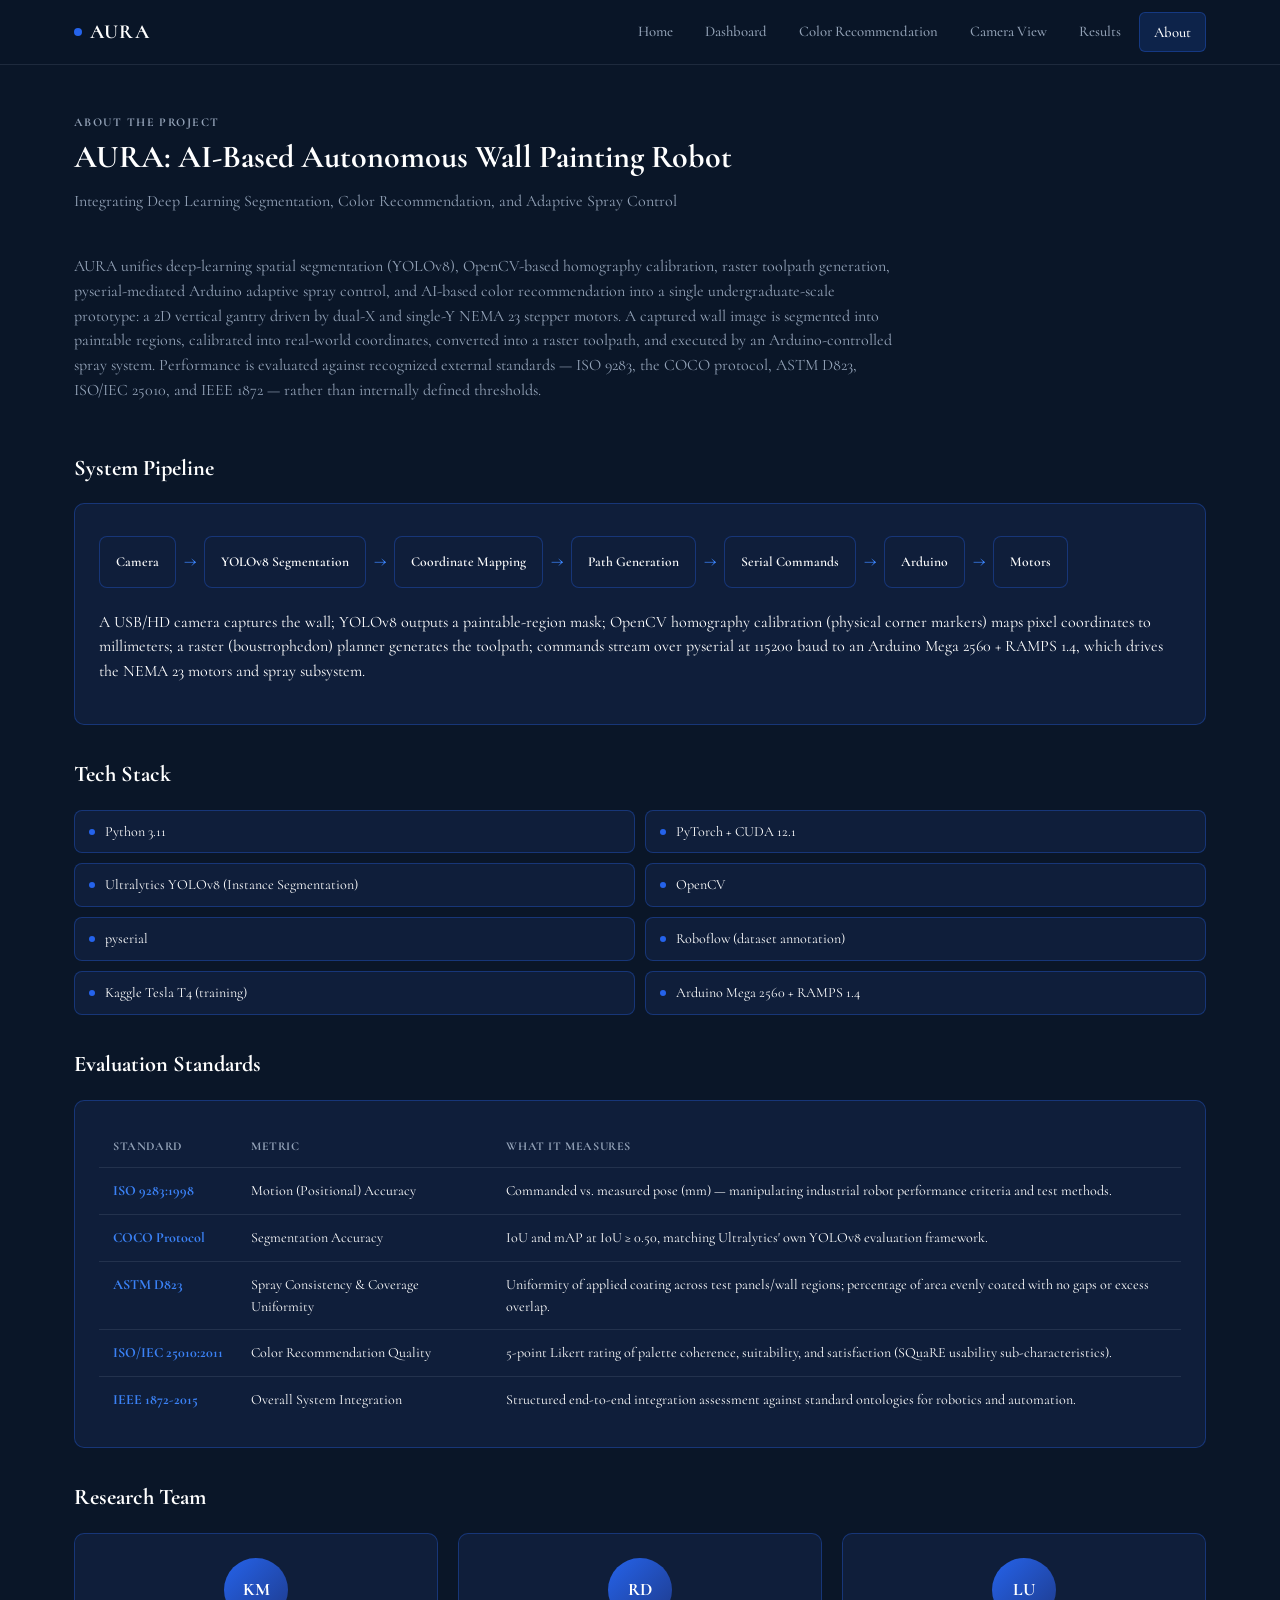
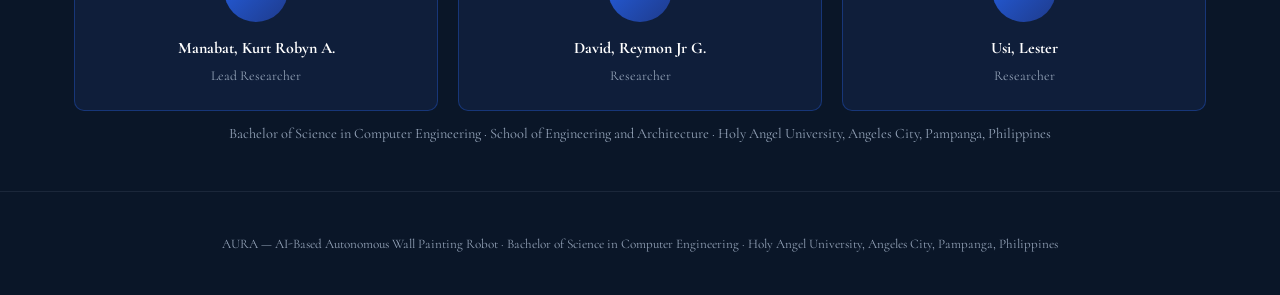
==== website/about.html @ ddd54c99 "feat: add backend API, wire up frontend with real YOLOv8 segmentation and color recommendation, add " ====
<!doctype html>
<html lang="en">
<head>
  <meta charset="UTF-8" />
  <meta name="viewport" content="width=device-width, initial-scale=1.0" />
  <title>About — AURA</title>
  <link rel="stylesheet" href="style.css" />
</head>
<body data-page="about">

  <div id="navbar"></div>

  <main>
    <div class="container">
      <div class="page-header">
        <p class="eyebrow">About the Project</p>
        <h1>AURA: AI-Based Autonomous Wall Painting Robot</h1>
        <p style="max-width: none;">Integrating Deep Learning Segmentation, Color Recommendation, and Adaptive Spray Control</p>
      </div>

      <section class="section" style="padding-top: 0;">
        <p class="abstract-text">
          AURA unifies deep-learning spatial segmentation (YOLOv8), OpenCV-based homography calibration,
          raster toolpath generation, pyserial-mediated Arduino adaptive spray control, and AI-based color
          recommendation into a single undergraduate-scale prototype: a 2D vertical gantry driven by dual-X
          and single-Y NEMA 23 stepper motors. A captured wall image is segmented into paintable regions,
          calibrated into real-world coordinates, converted into a raster toolpath, and executed by an
          Arduino-controlled spray system. Performance is evaluated against recognized external standards —
          ISO 9283, the COCO protocol, ASTM D823, ISO/IEC 25010, and IEEE 1872 — rather than internally
          defined thresholds.
        </p>
      </section>

      <section class="section" style="padding-top: 0;">
        <h2 class="section-title">System Pipeline</h2>
        <div class="card">
          <div class="pipeline">
            <div class="pipeline-step">Camera</div>
            <span class="pipeline-arrow">→</span>
            <div class="pipeline-step">YOLOv8 Segmentation</div>
            <span class="pipeline-arrow">→</span>
            <div class="pipeline-step">Coordinate Mapping</div>
            <span class="pipeline-arrow">→</span>
            <div class="pipeline-step">Path Generation</div>
            <span class="pipeline-arrow">→</span>
            <div class="pipeline-step">Serial Commands</div>
            <span class="pipeline-arrow">→</span>
            <div class="pipeline-step">Arduino</div>
            <span class="pipeline-arrow">→</span>
            <div class="pipeline-step">Motors</div>
          </div>
          <p class="metric-note" style="font-style: normal; margin-top: 6px;">
            A USB/HD camera captures the wall; YOLOv8 outputs a paintable-region mask; OpenCV homography
            calibration (physical corner markers) maps pixel coordinates to millimeters; a raster
            (boustrophedon) planner generates the toolpath; commands stream over pyserial at 115200 baud to
            an Arduino Mega 2560 + RAMPS 1.4, which drives the NEMA 23 motors and spray subsystem.
          </p>
        </div>
      </section>

      <section class="section" style="padding-top: 0;">
        <h2 class="section-title">Tech Stack</h2>
        <ul class="tech-list">
          <li>Python 3.11</li>
          <li>PyTorch + CUDA 12.1</li>
          <li>Ultralytics YOLOv8 (Instance Segmentation)</li>
          <li>OpenCV</li>
          <li>pyserial</li>
          <li>Roboflow (dataset annotation)</li>
          <li>Kaggle Tesla T4 (training)</li>
          <li>Arduino Mega 2560 + RAMPS 1.4</li>
        </ul>
      </section>

      <section class="section" style="padding-top: 0;">
        <h2 class="section-title">Evaluation Standards</h2>
        <div class="card">
          <div style="overflow-x: auto;">
            <table class="standards-table">
              <thead>
                <tr>
                  <th>Standard</th>
                  <th>Metric</th>
                  <th>What It Measures</th>
                </tr>
              </thead>
              <tbody>
                <tr>
                  <td class="standard-name">ISO 9283:1998</td>
                  <td>Motion (Positional) Accuracy</td>
                  <td>Commanded vs. measured pose (mm) — manipulating industrial robot performance criteria and test methods.</td>
                </tr>
                <tr>
                  <td class="standard-name">COCO Protocol</td>
                  <td>Segmentation Accuracy</td>
                  <td>IoU and mAP at IoU ≥ 0.50, matching Ultralytics' own YOLOv8 evaluation framework.</td>
                </tr>
                <tr>
                  <td class="standard-name">ASTM D823</td>
                  <td>Spray Consistency &amp; Coverage Uniformity</td>
                  <td>Uniformity of applied coating across test panels/wall regions; percentage of area evenly coated with no gaps or excess overlap.</td>
                </tr>
                <tr>
                  <td class="standard-name">ISO/IEC 25010:2011</td>
                  <td>Color Recommendation Quality</td>
                  <td>5-point Likert rating of palette coherence, suitability, and satisfaction (SQuaRE usability sub-characteristics).</td>
                </tr>
                <tr>
                  <td class="standard-name">IEEE 1872-2015</td>
                  <td>Overall System Integration</td>
                  <td>Structured end-to-end integration assessment against standard ontologies for robotics and automation.</td>
                </tr>
              </tbody>
            </table>
          </div>
        </div>
      </section>

      <section class="section" style="padding-top: 0;">
        <h2 class="section-title">Research Team</h2>
        <div class="grid grid-3">
          <div class="card team-card">
            <div class="avatar">KM</div>
            <h3>Manabat, Kurt Robyn A.</h3>
            <p class="role">Lead Researcher</p>
          </div>
          <div class="card team-card">
            <div class="avatar">RD</div>
            <h3>David, Reymon Jr G.</h3>
            <p class="role">Researcher</p>
          </div>
          <div class="card team-card">
            <div class="avatar">LU</div>
            <h3>Usi, Lester</h3>
            <p class="role">Researcher</p>
          </div>
        </div>
        <p class="institution">Bachelor of Science in Computer Engineering &middot; School of Engineering and Architecture &middot; Holy Angel University, Angeles City, Pampanga, Philippines</p>
      </section>
    </div>
  </main>

  <div id="footer"></div>

  <script src="nav.js"></script>
</body>
</html>
---- website/style.css ----
/* ==========================================================================
   AURA — Shared Stylesheet
   AI-Based Autonomous Wall Painting Robot
   ========================================================================== */

@import url('https://fonts.googleapis.com/css2?family=Cormorant:wght@400;500;600;700&family=Cormorant+Garamond:wght@400;500;600;700&display=swap');

:root {
  --bg: #0A1628;
  --panel: #0F1E3A;
  --panel-border: rgba(37, 99, 235, 0.35);
  --accent: #2563EB;
  --accent-hover: #3B82F6;
  --text: #FFFFFF;
  --text-secondary: #94A3B8;
  --amber: #F59E0B;
  --amber-bg: rgba(245, 158, 11, 0.12);
  --amber-border: rgba(245, 158, 11, 0.45);
  --green: #22C55E;
  --yellow: #EAB308;
  --radius: 10px;
  --max-width: 1180px;
  --font-body: 'Cormorant', serif;
  --font-heading: 'Cormorant Garamond', serif;
}

* {
  box-sizing: border-box;
}

html {
  scroll-behavior: smooth;
}

body {
  margin: 0;
  background: var(--bg);
  color: var(--text);
  font-family: var(--font-body);
  line-height: 1.55;
  -webkit-font-smoothing: antialiased;
}

h1, h2, h3, h4, h5, h6 {
  font-family: var(--font-heading);
}

a {
  color: inherit;
  text-decoration: none;
}

img {
  max-width: 100%;
  display: block;
}

.container {
  max-width: var(--max-width);
  margin: 0 auto;
  padding: 0 24px;
}

/* ---------------------------------------------------------------------- */
/* Navbar */
/* ---------------------------------------------------------------------- */

.navbar {
  position: sticky;
  top: 0;
  z-index: 100;
  background: rgba(10, 22, 40, 0.92);
  backdrop-filter: blur(8px);
  border-bottom: 1px solid rgba(148, 163, 184, 0.15);
}

.navbar-inner {
  max-width: var(--max-width);
  margin: 0 auto;
  padding: 0 24px;
  height: 64px;
  display: flex;
  align-items: center;
  justify-content: space-between;
}

.navbar-logo {
  font-weight: 800;
  font-size: 1.25rem;
  letter-spacing: 0.06em;
  color: var(--text);
  display: flex;
  align-items: center;
  gap: 8px;
}

.navbar-logo .dot {
  width: 8px;
  height: 8px;
  border-radius: 50%;
  background: var(--accent);
  display: inline-block;
}

.navbar-links {
  display: flex;
  gap: 4px;
  list-style: none;
  margin: 0;
  padding: 0;
}

.navbar-links a {
  display: inline-block;
  padding: 8px 14px;
  border-radius: 6px;
  font-size: 0.92rem;
  color: var(--text-secondary);
  font-weight: 500;
  transition: color 0.15s ease, background 0.15s ease;
}

.navbar-links a:hover {
  color: var(--text);
  background: rgba(148, 163, 184, 0.08);
}

.navbar-links a.active {
  color: var(--text);
  background: rgba(37, 99, 235, 0.18);
  border: 1px solid var(--panel-border);
}

.navbar-toggle {
  display: none;
  background: none;
  border: 1px solid rgba(148, 163, 184, 0.3);
  border-radius: 6px;
  color: var(--text);
  padding: 6px 10px;
  font-size: 1rem;
  cursor: pointer;
}

/* ---------------------------------------------------------------------- */
/* Layout helpers */
/* ---------------------------------------------------------------------- */

main {
  min-height: calc(100vh - 64px - 88px);
}

.page-header {
  padding: 48px 0 24px;
}

.page-header h1 {
  margin: 0 0 8px;
  font-size: 2rem;
}

.page-header p {
  color: var(--text-secondary);
  margin: 0;
  max-width: 640px;
}

.section {
  padding: 32px 0;
}

.section-title {
  font-size: 1.4rem;
  margin: 0 0 18px;
}

.eyebrow {
  text-transform: uppercase;
  letter-spacing: 0.12em;
  font-size: 0.75rem;
  color: var(--accent-hover);
  font-weight: 700;
  margin: 0 0 10px;
}

/* ---------------------------------------------------------------------- */
/* Cards */
/* ---------------------------------------------------------------------- */

.card {
  background: var(--panel);
  border: 1px solid var(--panel-border);
  border-radius: var(--radius);
  padding: 24px;
}

.card h3 {
  margin-top: 0;
}

.grid {
  display: grid;
  gap: 20px;
}

.grid-3 {
  grid-template-columns: repeat(3, 1fr);
}

.grid-4 {
  grid-template-columns: repeat(4, 1fr);
}

.grid-2 {
  grid-template-columns: repeat(2, 1fr);
}

/* ---------------------------------------------------------------------- */
/* Buttons */
/* ---------------------------------------------------------------------- */

.btn {
  display: inline-flex;
  align-items: center;
  justify-content: center;
  gap: 8px;
  padding: 12px 22px;
  border-radius: 8px;
  border: 1px solid transparent;
  font-size: 0.95rem;
  font-weight: 600;
  cursor: pointer;
  transition: transform 0.12s ease, background 0.15s ease, border-color 0.15s ease;
  font-family: inherit;
}

.btn:active {
  transform: translateY(1px);
}

.btn-primary {
  background: var(--accent);
  color: #fff;
}

.btn-primary:hover {
  background: var(--accent-hover);
}

.btn-secondary {
  background: transparent;
  color: var(--text);
  border-color: rgba(148, 163, 184, 0.35);
}

.btn-secondary:hover {
  border-color: var(--accent);
  color: var(--accent-hover);
}

.btn-secondary.is-active,
.btn-toggle.is-active {
  background: rgba(37, 99, 235, 0.18);
  border-color: var(--accent);
  color: var(--text);
}

.btn-block {
  width: 100%;
}

.btn-row {
  display: flex;
  gap: 12px;
  flex-wrap: wrap;
}

/* ---------------------------------------------------------------------- */
/* Hero */
/* ---------------------------------------------------------------------- */

.hero {
  padding: 88px 0 64px;
  text-align: center;
  border-bottom: 1px solid rgba(148, 163, 184, 0.12);
}

.hero h1 {
  font-size: 4rem;
  font-weight: 800;
  letter-spacing: 0.02em;
  margin: 0 0 12px;
  background: linear-gradient(180deg, #fff 0%, #cbd5f5 100%);
  -webkit-background-clip: text;
  background-clip: text;
  -webkit-text-fill-color: transparent;
}

.hero .subtitle {
  font-size: 1.35rem;
  color: var(--text);
  font-weight: 600;
  margin: 0 0 16px;
}

.hero .description {
  color: var(--text-secondary);
  max-width: 620px;
  margin: 0 auto 32px;
  font-size: 1.05rem;
}

.hero-badge {
  display: inline-block;
  padding: 6px 14px;
  border-radius: 999px;
  border: 1px solid var(--panel-border);
  background: var(--panel);
  color: var(--accent-hover);
  font-size: 0.8rem;
  font-weight: 600;
  letter-spacing: 0.04em;
  margin-bottom: 22px;
}

/* ---------------------------------------------------------------------- */
/* Feature cards */
/* ---------------------------------------------------------------------- */

.feature-card .icon {
  width: 44px;
  height: 44px;
  border-radius: 8px;
  background: rgba(37, 99, 235, 0.15);
  border: 1px solid var(--panel-border);
  display: flex;
  align-items: center;
  justify-content: center;
  font-size: 1.3rem;
  margin-bottom: 16px;
}

.feature-card h3 {
  font-size: 1.1rem;
  margin-bottom: 8px;
}

.feature-card p {
  color: var(--text-secondary);
  margin: 0;
  font-size: 0.92rem;
}

/* ---------------------------------------------------------------------- */
/* Team */
/* ---------------------------------------------------------------------- */

.team-card {
  text-align: center;
}

.team-card .avatar {
  width: 64px;
  height: 64px;
  margin: 0 auto 14px;
  border-radius: 50%;
  background: linear-gradient(135deg, var(--accent), #1E3A8A);
  display: flex;
  align-items: center;
  justify-content: center;
  font-weight: 700;
  font-size: 1.1rem;
}

.team-card h3 {
  font-size: 1rem;
  margin: 0 0 4px;
}

.team-card .role {
  color: var(--text-secondary);
  font-size: 0.85rem;
  margin: 0;
}

.institution {
  text-align: center;
  color: var(--text-secondary);
  font-size: 0.9rem;
  margin-top: 12px;
}

/* ---------------------------------------------------------------------- */
/* Badges & status */
/* ---------------------------------------------------------------------- */

.badge {
  display: inline-flex;
  align-items: center;
  gap: 6px;
  padding: 4px 12px;
  border-radius: 999px;
  font-size: 0.78rem;
  font-weight: 700;
  letter-spacing: 0.02em;
  text-transform: uppercase;
}

.badge-idle {
  background: rgba(148, 163, 184, 0.15);
  color: var(--text-secondary);
  border: 1px solid rgba(148, 163, 184, 0.3);
}

.badge-connected {
  background: rgba(34, 197, 94, 0.15);
  color: var(--green);
  border: 1px solid rgba(34, 197, 94, 0.35);
}

.badge-running {
  background: rgba(37, 99, 235, 0.15);
  color: var(--accent-hover);
  border: 1px solid var(--panel-border);
}

.badge-error {
  background: rgba(239, 68, 68, 0.15);
  color: #EF4444;
  border: 1px solid rgba(239, 68, 68, 0.35);
}

.badge-info {
  background: rgba(37, 99, 235, 0.15);
  color: var(--accent-hover);
  border: 1px solid var(--panel-border);
}

.badge-placeholder {
  background: rgba(148, 163, 184, 0.12);
  color: var(--text-secondary);
  border: 1px dashed rgba(148, 163, 184, 0.4);
}

/* ---------------------------------------------------------------------- */
/* Dashboard status cards */
/* ---------------------------------------------------------------------- */

.status-card .status-label {
  color: var(--text-secondary);
  font-size: 0.82rem;
  text-transform: uppercase;
  letter-spacing: 0.06em;
  margin: 0 0 12px;
}

.status-card .status-value {
  font-size: 1.6rem;
  font-weight: 700;
  margin: 0;
}

.status-card .status-sub {
  color: var(--text-secondary);
  font-size: 0.82rem;
  margin-top: 6px;
}

.progress-track {
  width: 100%;
  height: 10px;
  border-radius: 999px;
  background: rgba(148, 163, 184, 0.15);
  overflow: hidden;
  margin-top: 4px;
}

.progress-fill {
  height: 100%;
  background: linear-gradient(90deg, var(--accent), var(--accent-hover));
  border-radius: 999px;
  transition: width 0.3s ease;
}

/* ---------------------------------------------------------------------- */
/* Activity log */
/* ---------------------------------------------------------------------- */

.log-panel {
  max-height: 280px;
  overflow-y: auto;
  display: flex;
  flex-direction: column;
  gap: 2px;
}

.log-entry {
  display: flex;
  gap: 14px;
  padding: 10px 4px;
  border-bottom: 1px solid rgba(148, 163, 184, 0.1);
  font-size: 0.88rem;
}

.log-entry:last-child {
  border-bottom: none;
}

.log-time {
  color: var(--accent-hover);
  font-family: "SFMono-Regular", Consolas, "Liberation Mono", monospace;
  flex-shrink: 0;
}

.log-message {
  color: var(--text-secondary);
}

/* ---------------------------------------------------------------------- */
/* Upload / drop zone */
/* ---------------------------------------------------------------------- */

.drop-zone {
  border: 2px dashed rgba(148, 163, 184, 0.35);
  border-radius: var(--radius);
  padding: 56px 24px;
  text-align: center;
  color: var(--text-secondary);
  cursor: pointer;
  transition: border-color 0.15s ease, background 0.15s ease;
}

.drop-zone:hover,
.drop-zone.is-dragover {
  border-color: var(--accent);
  background: rgba(37, 99, 235, 0.06);
}

.drop-zone .drop-icon {
  font-size: 2rem;
  margin-bottom: 12px;
}

.drop-zone .drop-hint {
  font-size: 0.82rem;
  margin-top: 6px;
}

/* ---------------------------------------------------------------------- */
/* Image comparison / canvas panels */
/* ---------------------------------------------------------------------- */

.compare-panel {
  position: relative;
  border-radius: var(--radius);
  overflow: hidden;
  border: 1px solid var(--panel-border);
  background: #081120;
  aspect-ratio: 4 / 3;
}

.compare-panel img,
.compare-panel canvas {
  position: absolute;
  inset: 0;
  width: 100%;
  height: 100%;
  object-fit: cover;
}

.compare-panel svg {
  position: absolute;
  inset: 0;
  width: 100%;
  height: 100%;
}

.compare-caption {
  margin-top: 10px;
  font-size: 0.85rem;
  color: var(--text-secondary);
  text-align: center;
}

/* ---------------------------------------------------------------------- */
/* Color chips */
/* ---------------------------------------------------------------------- */

.color-primary {
  display: flex;
  align-items: center;
  gap: 20px;
  flex-wrap: wrap;
}

.color-chip-large {
  width: 88px;
  height: 88px;
  border-radius: 12px;
  border: 1px solid rgba(148, 163, 184, 0.25);
  flex-shrink: 0;
}

.color-primary-label {
  font-weight: 700;
  font-size: 1.05rem;
  margin: 0 0 4px;
}

.color-primary-desc {
  color: var(--text-secondary);
  font-size: 0.9rem;
  margin: 0;
  max-width: 460px;
}

.palette-row {
  display: flex;
  gap: 14px;
  flex-wrap: wrap;
  margin-top: 22px;
}

.palette-chip {
  width: 100%;
  max-width: 96px;
  text-align: center;
  cursor: pointer;
  border: none;
  background: none;
  padding: 0;
  font-family: inherit;
  color: var(--text-secondary);
}

.palette-chip .swatch {
  /* <span> defaults to inline, which ignores width/aspect-ratio and collapses
     the swatch to a sliver — it has to be a block for the square to render. */
  display: block;
  width: 100%;
  aspect-ratio: 1;
  border-radius: 8px;
  border: 2px solid transparent;
  margin-bottom: 6px;
  transition: border-color 0.15s ease, transform 0.1s ease;
}

.palette-chip:hover .swatch {
  transform: translateY(-2px);
}

.palette-chip.is-selected .swatch {
  border-color: var(--text);
}

.palette-chip .name {
  font-size: 0.75rem;
}

.demo-note {
  margin-top: 24px;
  font-size: 0.82rem;
  color: var(--text-secondary);
  font-style: italic;
}

/* ---------------------------------------------------------------------- */
/* Camera view */
/* ---------------------------------------------------------------------- */

.video-panel {
  position: relative;
  border-radius: var(--radius);
  border: 1px solid var(--panel-border);
  background: #081120;
  aspect-ratio: 16 / 9;
  display: flex;
  align-items: center;
  justify-content: center;
  overflow: hidden;
}

.video-panel img,
.video-panel video {
  position: absolute;
  inset: 0;
  width: 100%;
  height: 100%;
  object-fit: cover;
}

.video-placeholder {
  display: flex;
  flex-direction: column;
  align-items: center;
  gap: 14px;
  color: var(--text-secondary);
  z-index: 1;
}

.pulse-dot {
  width: 12px;
  height: 12px;
  border-radius: 50%;
  background: var(--accent);
  box-shadow: 0 0 0 0 rgba(37, 99, 235, 0.6);
  animation: pulse 1.6s infinite;
}

@keyframes pulse {
  0% { box-shadow: 0 0 0 0 rgba(37, 99, 235, 0.55); }
  70% { box-shadow: 0 0 0 14px rgba(37, 99, 235, 0); }
  100% { box-shadow: 0 0 0 0 rgba(37, 99, 235, 0); }
}

.overlay-mask {
  position: absolute;
  inset: 0;
  z-index: 2;
  pointer-events: none;
  opacity: 0;
  transition: opacity 0.2s ease;
}

.overlay-mask.is-active {
  opacity: 0.45;
}

.overlay-mask svg {
  width: 100%;
  height: 100%;
}

.mode-tabs {
  display: flex;
  gap: 10px;
  margin-bottom: 20px;
}

.overlay-toggles {
  display: flex;
  gap: 10px;
  flex-wrap: wrap;
  margin-top: 20px;
}

.overlay-legend {
  display: flex;
  gap: 18px;
  flex-wrap: wrap;
  margin-top: 14px;
  font-size: 0.82rem;
  color: var(--text-secondary);
}

.overlay-legend .swatch-dot {
  width: 10px;
  height: 10px;
  border-radius: 3px;
  display: inline-block;
  margin-right: 6px;
  vertical-align: middle;
}

/* ---------------------------------------------------------------------- */
/* Notice banner */
/* ---------------------------------------------------------------------- */

.notice-banner {
  background: var(--amber-bg);
  border: 1px solid var(--amber-border);
  border-radius: var(--radius);
  padding: 16px 20px;
  color: #FCD34D;
  font-size: 0.92rem;
  font-weight: 600;
  display: flex;
  gap: 10px;
  align-items: flex-start;
}

/* ---------------------------------------------------------------------- */
/* Metric cards */
/* ---------------------------------------------------------------------- */

.metric-card .metric-label {
  color: var(--text-secondary);
  font-size: 0.82rem;
  text-transform: uppercase;
  letter-spacing: 0.05em;
  margin: 0 0 10px;
}

.metric-card .metric-value {
  font-size: 1.9rem;
  font-weight: 800;
  margin: 0;
  color: var(--text-secondary);
}

.metric-card .metric-note {
  font-size: 0.78rem;
  font-style: italic;
  color: var(--text-secondary);
  margin-top: 8px;
  opacity: 0.8;
}

/* ---------------------------------------------------------------------- */
/* Gallery */
/* ---------------------------------------------------------------------- */

.gallery-card img {
  width: 100%;
  border-radius: 6px;
  border: 1px solid rgba(148, 163, 184, 0.2);
  aspect-ratio: 4 / 3;
  object-fit: cover;
  background: #081120;
}

.gallery-placeholder-box {
  width: 100%;
  aspect-ratio: 4 / 3;
  border-radius: 6px;
  background: rgba(148, 163, 184, 0.08);
  border: 1px dashed rgba(148, 163, 184, 0.3);
  display: flex;
  align-items: center;
  justify-content: center;
  text-align: center;
  color: var(--text-secondary);
  font-size: 0.85rem;
  padding: 20px;
}

.gallery-caption {
  margin: 12px 0 8px;
  font-size: 0.92rem;
  font-weight: 600;
}

.gallery-note {
  font-size: 0.78rem;
  color: var(--text-secondary);
  margin-top: 8px;
}

/* ---------------------------------------------------------------------- */
/* Pipeline diagram */
/* ---------------------------------------------------------------------- */

.pipeline {
  display: flex;
  align-items: center;
  flex-wrap: wrap;
  gap: 8px;
  overflow-x: auto;
  padding: 8px 0 16px;
}

.pipeline-step {
  background: var(--panel);
  border: 1px solid var(--panel-border);
  border-radius: 8px;
  padding: 14px 16px;
  font-size: 0.85rem;
  font-weight: 600;
  text-align: center;
  white-space: nowrap;
  flex-shrink: 0;
}

.pipeline-arrow {
  color: var(--accent-hover);
  font-size: 1.2rem;
  flex-shrink: 0;
}

/* ---------------------------------------------------------------------- */
/* Tech stack list */
/* ---------------------------------------------------------------------- */

.tech-list {
  list-style: none;
  margin: 0;
  padding: 0;
  display: grid;
  grid-template-columns: repeat(2, 1fr);
  gap: 10px;
}

.tech-list li {
  display: flex;
  align-items: center;
  gap: 10px;
  padding: 10px 14px;
  background: var(--panel);
  border: 1px solid var(--panel-border);
  border-radius: 8px;
  font-size: 0.88rem;
}

.tech-list li::before {
  content: "";
  width: 6px;
  height: 6px;
  border-radius: 50%;
  background: var(--accent);
  flex-shrink: 0;
}

/* ---------------------------------------------------------------------- */
/* Standards table */
/* ---------------------------------------------------------------------- */

.standards-table {
  width: 100%;
  border-collapse: collapse;
  font-size: 0.88rem;
}

.standards-table th,
.standards-table td {
  text-align: left;
  padding: 12px 14px;
  border-bottom: 1px solid rgba(148, 163, 184, 0.15);
  vertical-align: top;
}

.standards-table th {
  color: var(--text-secondary);
  text-transform: uppercase;
  font-size: 0.75rem;
  letter-spacing: 0.05em;
  font-weight: 700;
}

.standards-table tr:last-child td {
  border-bottom: none;
}

.standards-table td.standard-name {
  color: var(--accent-hover);
  font-weight: 700;
  white-space: nowrap;
}

/* ---------------------------------------------------------------------- */
/* Abstract */
/* ---------------------------------------------------------------------- */

.abstract-text {
  color: var(--text-secondary);
  font-size: 1rem;
  max-width: 820px;
}

/* ---------------------------------------------------------------------- */
/* Toast */
/* ---------------------------------------------------------------------- */

.toast {
  position: fixed;
  bottom: 28px;
  left: 50%;
  transform: translateX(-50%) translateY(16px);
  background: var(--panel);
  border: 1px solid var(--panel-border);
  color: var(--text);
  padding: 12px 20px;
  border-radius: 8px;
  font-size: 0.88rem;
  box-shadow: 0 8px 24px rgba(0, 0, 0, 0.4);
  opacity: 0;
  pointer-events: none;
  transition: opacity 0.2s ease, transform 0.2s ease;
  z-index: 1000;
}

.toast.is-visible {
  opacity: 1;
  transform: translateX(-50%) translateY(0);
}

/* ---------------------------------------------------------------------- */
/* Footer */
/* ---------------------------------------------------------------------- */

.site-footer {
  border-top: 1px solid rgba(148, 163, 184, 0.12);
  padding: 28px 0;
  text-align: center;
  color: var(--text-secondary);
  font-size: 0.82rem;
}

/* ---------------------------------------------------------------------- */
/* Backend inference status + detection readout                            */
/* ---------------------------------------------------------------------- */

.inference-status {
  display: flex;
  align-items: center;
  gap: 10px;
  margin-top: 18px;
  padding: 10px 14px;
  border-radius: 8px;
  background: rgba(37, 99, 235, 0.1);
  border: 1px solid var(--panel-border);
  font-size: 0.88rem;
  color: var(--text-secondary);
}

.inference-status.is-error {
  background: rgba(239, 68, 68, 0.1);
  border-color: rgba(239, 68, 68, 0.35);
  color: #FCA5A5;
}

.detection-summary {
  display: flex;
  flex-wrap: wrap;
  align-items: center;
  gap: 10px 16px;
  margin-bottom: 18px;
}

.detection-metric {
  font-size: 0.88rem;
  color: var(--text-secondary);
}

.detection-metric strong {
  color: var(--text);
}

.detection-list {
  display: flex;
  flex-direction: column;
  gap: 8px;
}

.detection-row {
  display: grid;
  grid-template-columns: minmax(90px, 150px) 1fr 56px;
  align-items: center;
  gap: 12px;
  font-size: 0.88rem;
}

.detection-name {
  color: var(--text-secondary);
  overflow: hidden;
  text-overflow: ellipsis;
  white-space: nowrap;
}

.detection-row.is-wall .detection-name {
  color: var(--text);
  font-weight: 600;
}

.detection-bar {
  display: block;
  height: 8px;
  border-radius: 999px;
  background: rgba(148, 163, 184, 0.15);
  overflow: hidden;
}

.detection-bar-fill {
  display: block;
  height: 100%;
  border-radius: 999px;
  background: var(--yellow);
}

.detection-row.is-wall .detection-bar-fill {
  background: linear-gradient(90deg, var(--accent), var(--accent-hover));
}

.detection-conf {
  text-align: right;
  font-variant-numeric: tabular-nums;
  color: var(--text-secondary);
}

/* ---------------------------------------------------------------------- */
/* Responsive */
/* ---------------------------------------------------------------------- */

@media (max-width: 900px) {
  .grid-4 {
    grid-template-columns: repeat(2, 1fr);
  }

  .grid-3 {
    grid-template-columns: repeat(2, 1fr);
  }

  .hero h1 {
    font-size: 2.8rem;
  }

  .tech-list {
    grid-template-columns: 1fr;
  }
}

@media (max-width: 720px) {
  .navbar-links {
    position: absolute;
    top: 64px;
    left: 0;
    right: 0;
    background: var(--bg);
    border-bottom: 1px solid rgba(148, 163, 184, 0.15);
    flex-direction: column;
    padding: 8px;
    display: none;
  }

  .navbar-links.is-open {
    display: flex;
  }

  .navbar-toggle {
    display: inline-block;
  }

  .grid-4,
  .grid-3,
  .grid-2 {
    grid-template-columns: 1fr;
  }

  .hero h1 {
    font-size: 2.2rem;
  }

  .color-primary {
    flex-direction: column;
    align-items: flex-start;
  }
}
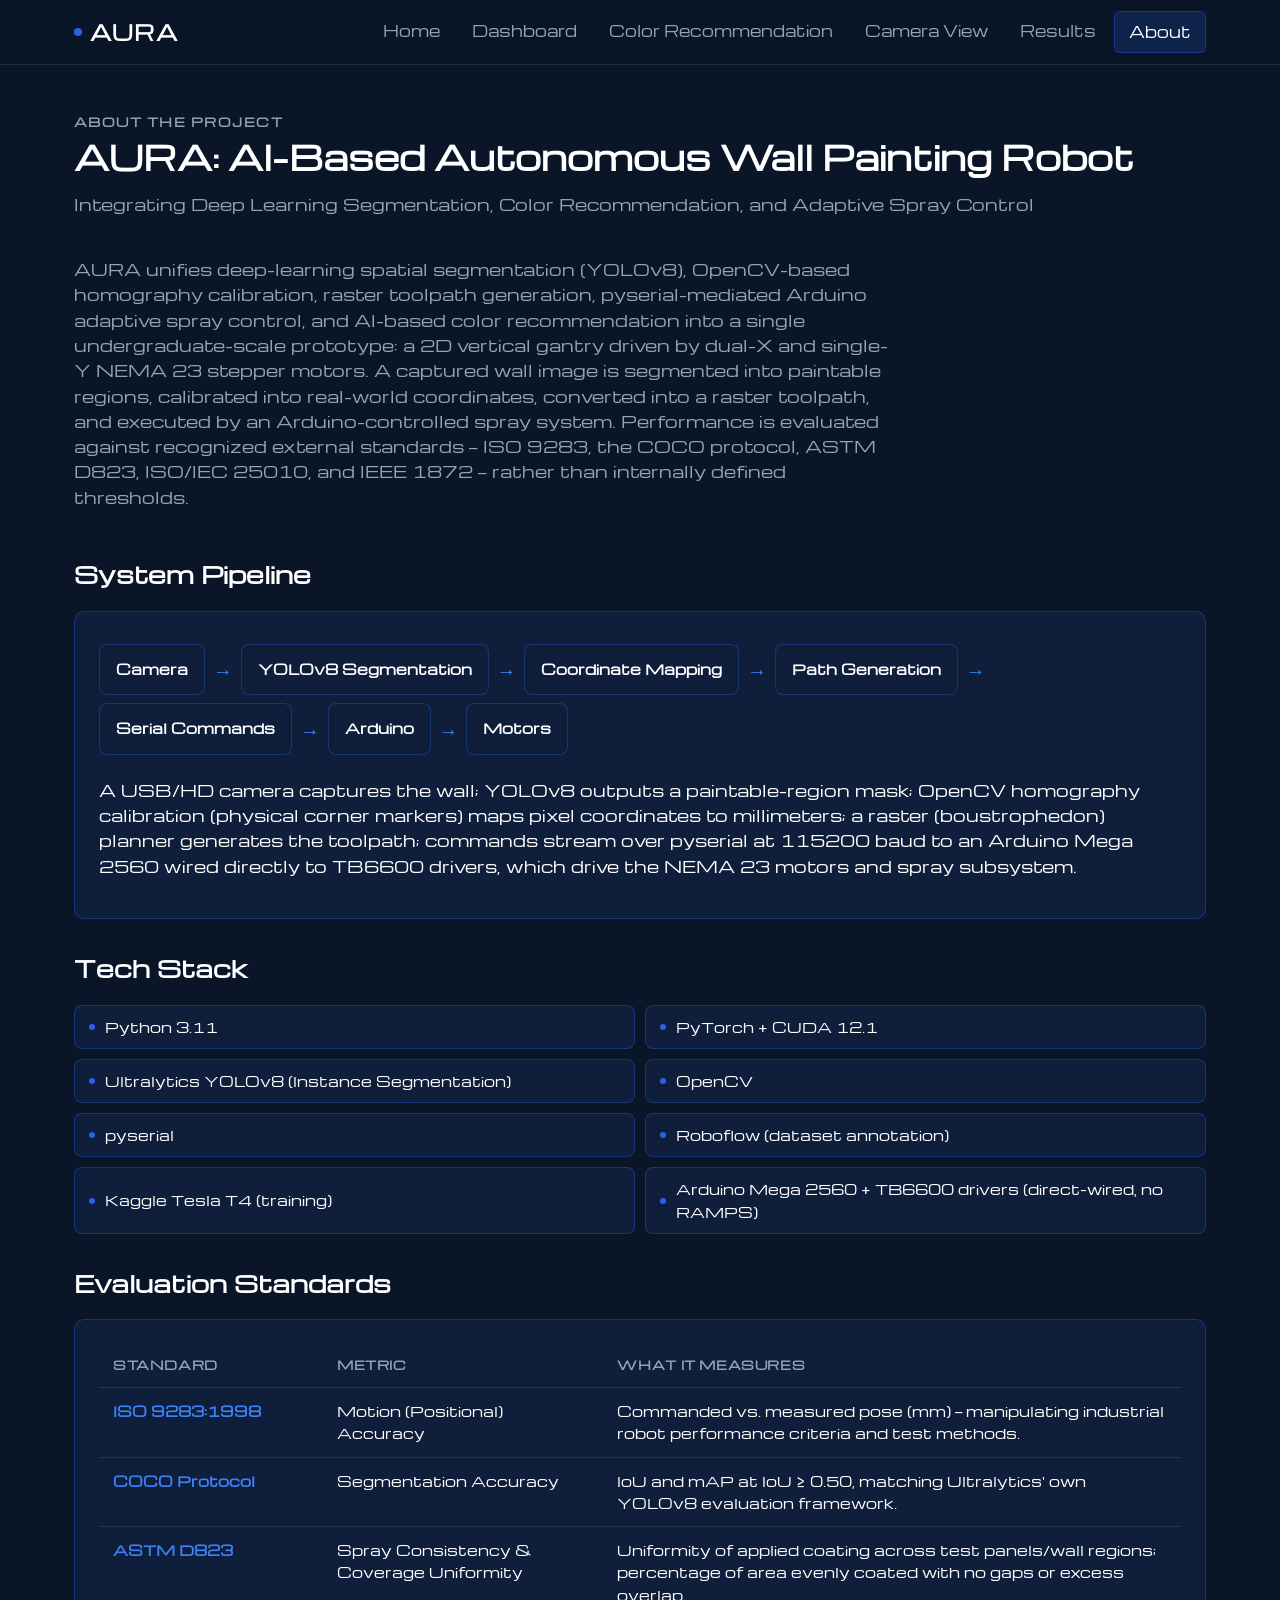
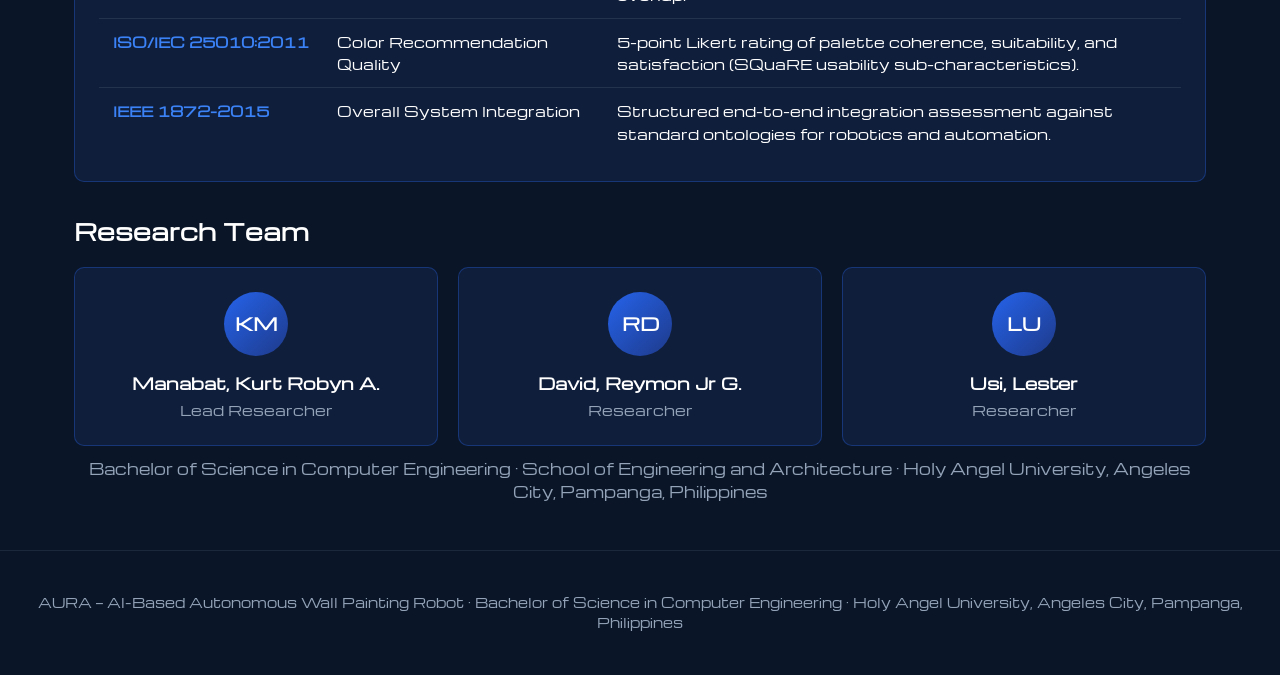
==== commit 6c35c1c0: "fix: drop stale RAMPS 1.4 mentions from about.html; swap heading font about.html still described the" ====
--- a/website/about.html
+++ b/website/about.html
@@ -53,7 +53,7 @@
             A USB/HD camera captures the wall; YOLOv8 outputs a paintable-region mask; OpenCV homography
             calibration (physical corner markers) maps pixel coordinates to millimeters; a raster
             (boustrophedon) planner generates the toolpath; commands stream over pyserial at 115200 baud to
-            an Arduino Mega 2560 + RAMPS 1.4, which drives the NEMA 23 motors and spray subsystem.
+            an Arduino Mega 2560 wired directly to TB6600 drivers, which drive the NEMA 23 motors and spray subsystem.
           </p>
         </div>
       </section>
@@ -68,7 +68,7 @@
           <li>pyserial</li>
           <li>Roboflow (dataset annotation)</li>
           <li>Kaggle Tesla T4 (training)</li>
-          <li>Arduino Mega 2560 + RAMPS 1.4</li>
+          <li>Arduino Mega 2560 + TB6600 drivers (direct-wired, no RAMPS)</li>
         </ul>
       </section>
 
--- a/website/style.css
+++ b/website/style.css
@@ -3,7 +3,7 @@
    AI-Based Autonomous Wall Painting Robot
    ========================================================================== */
 
-@import url('https://fonts.googleapis.com/css2?family=Cormorant:wght@400;500;600;700&family=Cormorant+Garamond:wght@400;500;600;700&display=swap');
+@import url('https://fonts.googleapis.com/css2?family=Michroma&display=swap');
 
 :root {
   --bg: #0A1628;
@@ -20,8 +20,8 @@
   --yellow: #EAB308;
   --radius: 10px;
   --max-width: 1180px;
-  --font-body: 'Cormorant', serif;
-  --font-heading: 'Cormorant Garamond', serif;
+  --font-body: 'Michroma', sans-serif;
+  --font-heading: 'Michroma', sans-serif;
 }
 
 * {
@@ -30,6 +30,7 @@
 
 html {
   scroll-behavior: smooth;
+  font-size: 102%;
 }
 
 body {
@@ -1084,6 +1085,118 @@
   text-align: right;
   font-variant-numeric: tabular-nums;
   color: var(--text-secondary);
+}
+
+/* ---------------------------------------------------------------------- */
+/* Toolpath preview (camera-view.html, POST /api/toolpath)                  */
+/* ---------------------------------------------------------------------- */
+
+/* Deliberately not .video-panel: that forces 16/9 and object-fit:cover,
+   which would crop the plan. The canvas carries the wall's own aspect ratio
+   in its width/height attributes and scales down to fit. */
+.toolpath-panel {
+  border-radius: var(--radius);
+  border: 1px solid var(--panel-border);
+  background: #081120;
+  padding: 10px;
+  display: flex;
+  justify-content: center;
+}
+
+.toolpath-panel canvas {
+  display: block;
+  width: 100%;
+  height: auto;
+  max-width: 100%;
+  border-radius: 6px;
+}
+
+.gcode-listing {
+  max-height: 300px;
+  overflow: auto;
+  margin: 12px 0 0;
+  padding: 14px 16px;
+  background: #081120;
+  border: 1px solid rgba(148, 163, 184, 0.18);
+  border-radius: var(--radius);
+  font-family: ui-monospace, SFMono-Regular, Menlo, Consolas, monospace;
+  font-size: 0.78rem;
+  line-height: 1.5;
+  color: var(--text-secondary);
+  white-space: pre;
+}
+
+.gcode-details > summary {
+  cursor: pointer;
+  color: var(--text-secondary);
+  font-size: 0.9rem;
+  padding: 6px 0;
+  user-select: none;
+}
+
+.gcode-details > summary:hover {
+  color: var(--text);
+}
+
+/* While picking corner markers the canvas is a target, not a picture. */
+.toolpath-panel.is-picking canvas {
+  cursor: crosshair;
+}
+
+.pick-hint {
+  margin: 12px 0 0;
+  padding: 10px 14px;
+  border-radius: var(--radius);
+  background: var(--amber-bg);
+  border: 1px solid var(--amber-border);
+  color: #FCD34D;
+  font-size: 0.92rem;
+  font-weight: 600;
+}
+
+.calibration-block {
+  margin-top: 20px;
+  padding-top: 18px;
+  border-top: 1px solid rgba(148, 163, 184, 0.15);
+}
+
+.calibration-block h4 {
+  margin: 0 0 6px;
+  font-size: 1.15rem;
+}
+
+.field-row {
+  display: flex;
+  flex-wrap: wrap;
+  gap: 10px 16px;
+  align-items: center;
+  margin-top: 14px;
+}
+
+.field-row label {
+  color: var(--text-secondary);
+  font-size: 0.9rem;
+}
+
+.field-row input[type="number"] {
+  width: 110px;
+  padding: 8px 10px;
+  border-radius: 6px;
+  border: 1px solid var(--panel-border);
+  background: #081120;
+  color: var(--text);
+  font-family: inherit;
+  font-size: 0.95rem;
+}
+
+.field-row input[type="number"]:focus {
+  outline: 2px solid var(--accent);
+  outline-offset: 1px;
+}
+
+.btn:disabled {
+  opacity: 0.45;
+  cursor: not-allowed;
 }
 
 /* ---------------------------------------------------------------------- */
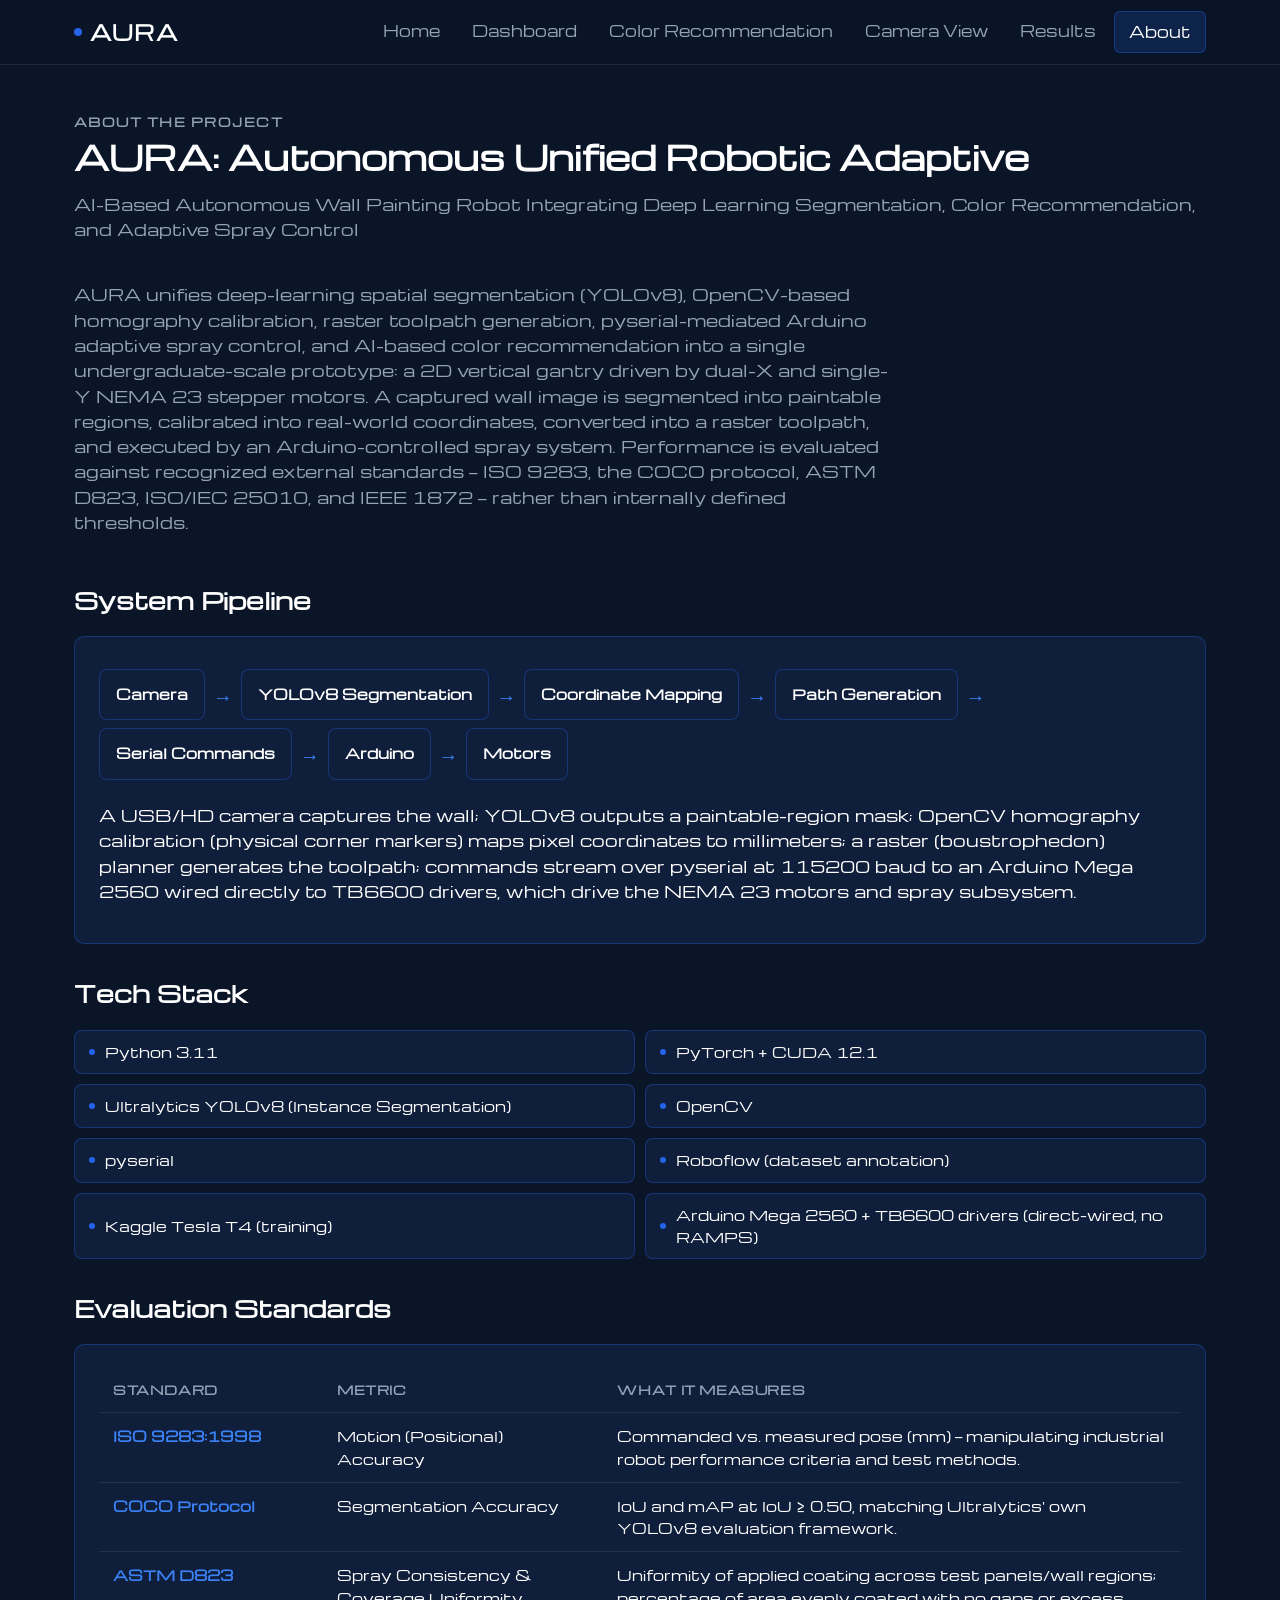
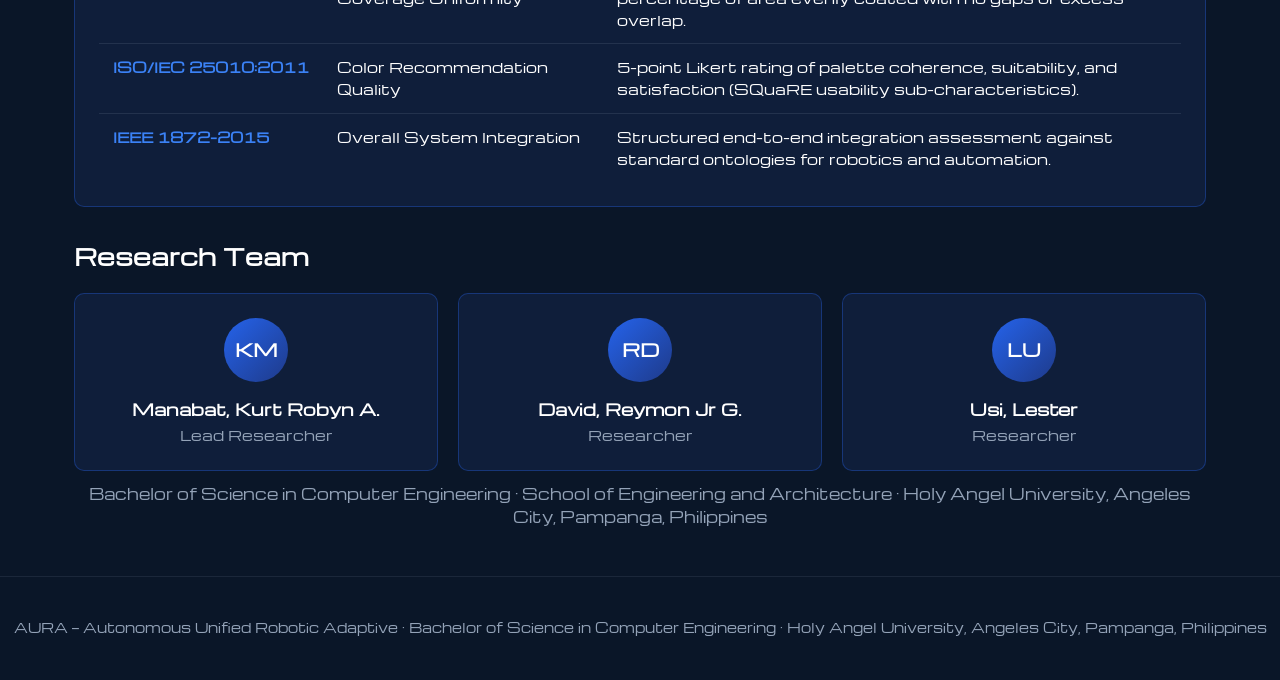
==== commit bde8ec8d: "Log concept-paper review findings: acronym/G-code fixes pending in Doc, resolve painting-output-qual" ====
--- a/website/about.html
+++ b/website/about.html
@@ -14,8 +14,8 @@
     <div class="container">
       <div class="page-header">
         <p class="eyebrow">About the Project</p>
-        <h1>AURA: AI-Based Autonomous Wall Painting Robot</h1>
-        <p style="max-width: none;">Integrating Deep Learning Segmentation, Color Recommendation, and Adaptive Spray Control</p>
+        <h1>AURA: Autonomous Unified Robotic Adaptive</h1>
+        <p style="max-width: none;">AI-Based Autonomous Wall Painting Robot Integrating Deep Learning Segmentation, Color Recommendation, and Adaptive Spray Control</p>
       </div>
 
       <section class="section" style="padding-top: 0;">
